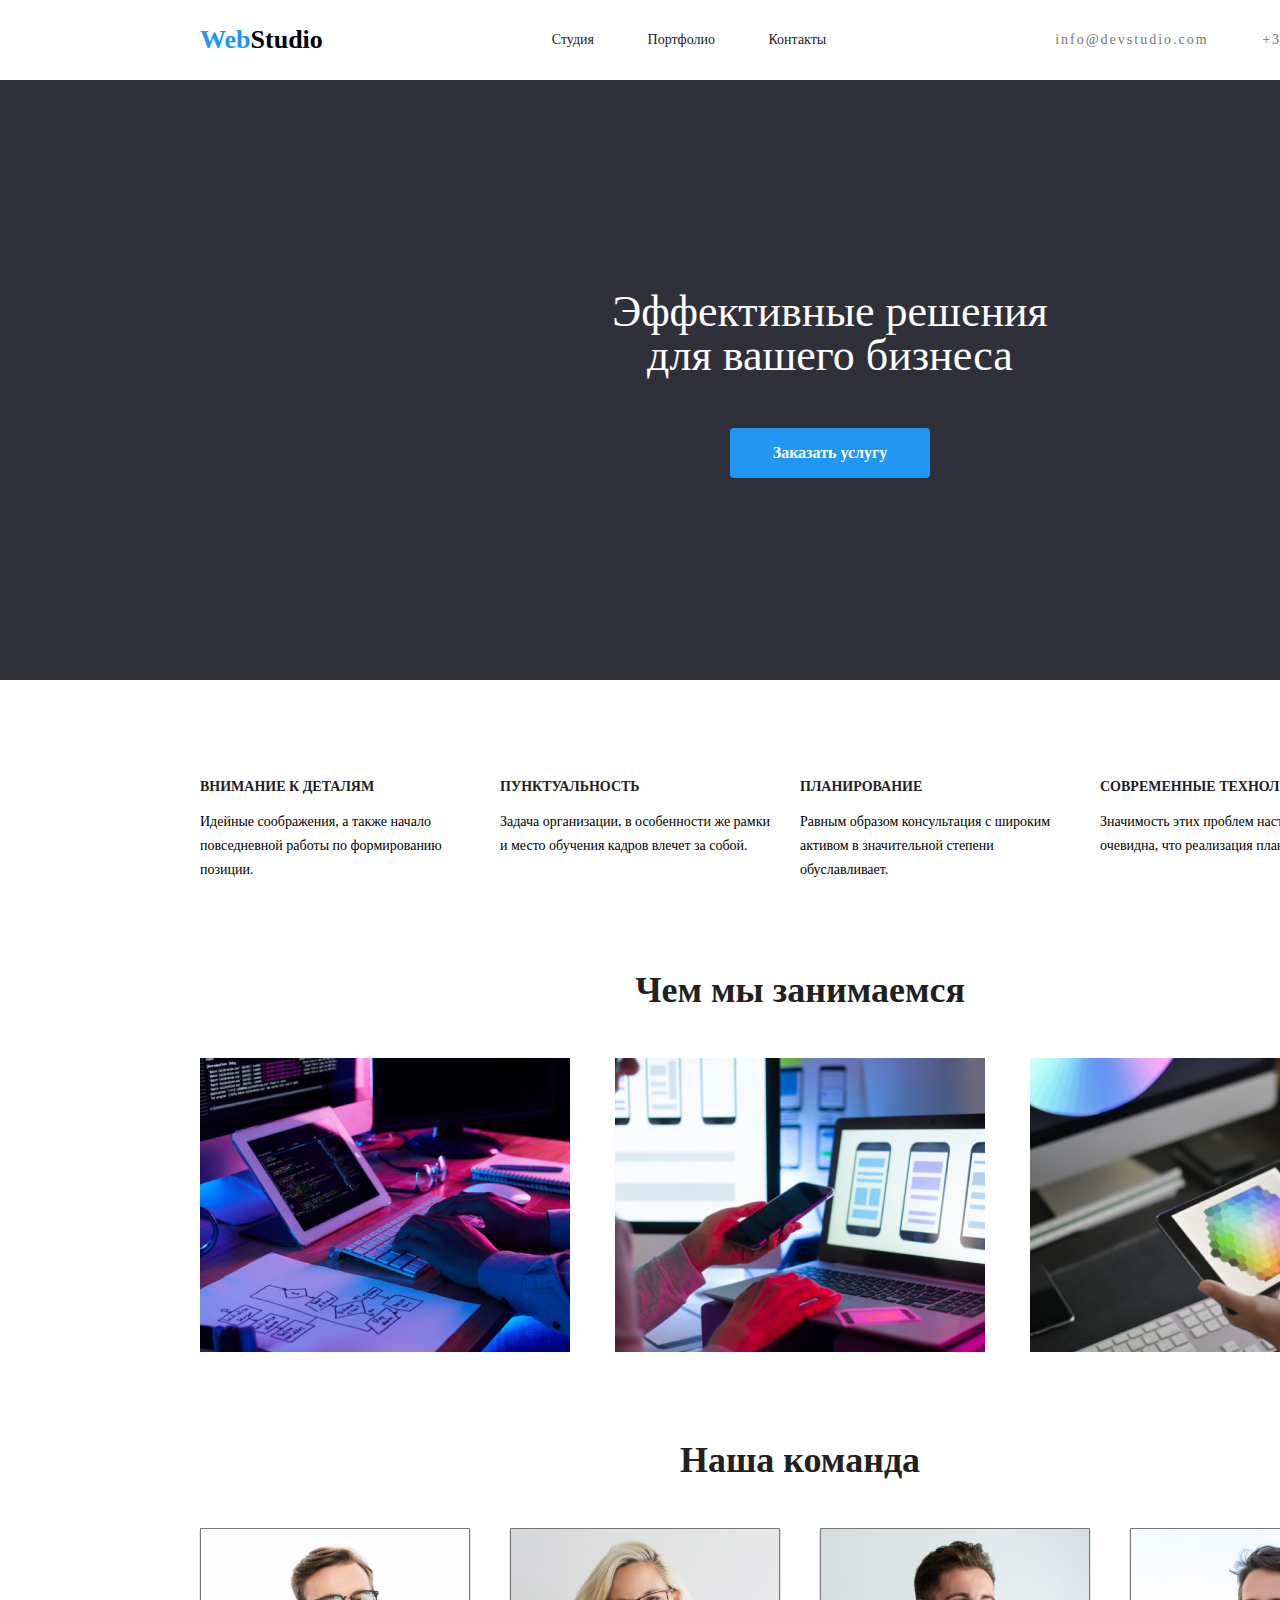
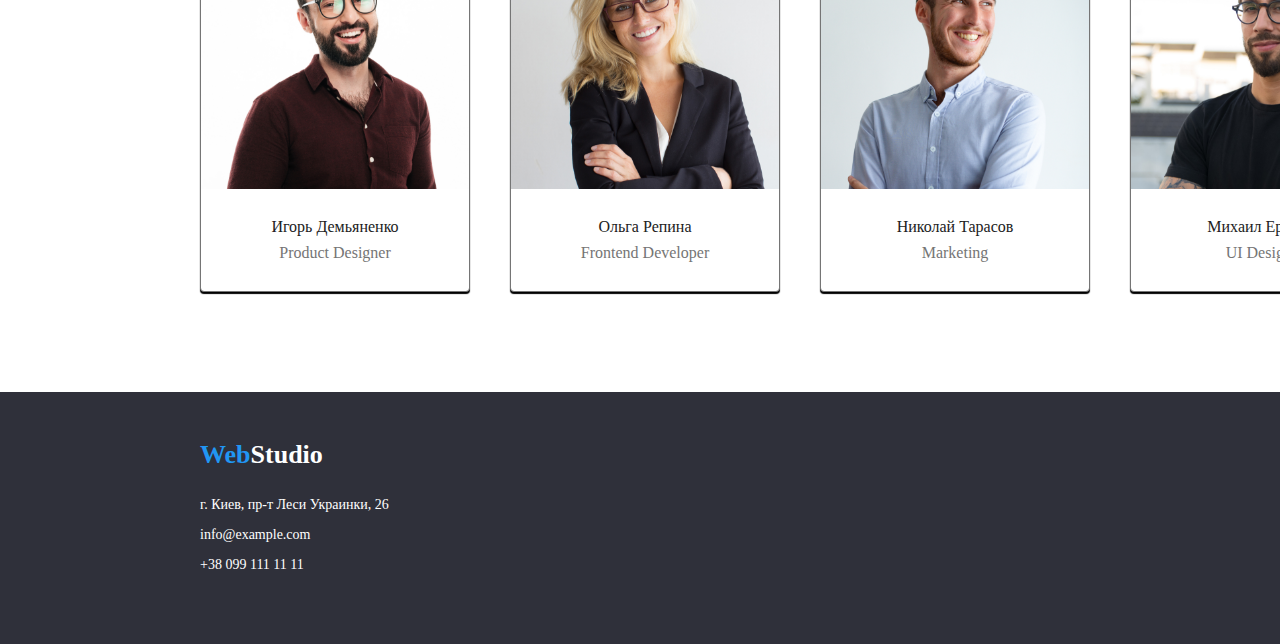
==== index.html @ 90e569a1 "webstudio" ====
<!DOCTYPE html>
<html lang="en">
<head>
    <meta charset="UTF-8">
    <meta name="viewport" content="width=device-width, initial-scale=1.0">
    <link rel="stylesheet" href="/css/style.css">
    <title>Document</title>
</head>
<body>
    <div class="container">
        <header class="header">
            <div class="header__logo"><span>Web</span>Studio</div>
                <div class="header__menu">
                    <nav class="menu__list menu__list_margin">
                        <a href="">Студия</a>
                        <a href="">Портфолио</a>
                        <a href="">Контакты</a>
                    </nav>
                </div>
                <div class="header__contacts">
                    <a href="">info@devstudio.com</a>
                    <a href="">+38 096 111 11 11</a>
                </div>   
        </header>
    </div>
    <main>
        <div class="title">
            <h1 class="title__text">Эффективные решения <br> для вашего бизнеса</h1>
            <button class="title__btn">Заказать услугу</button>
        </div>
        <div class="container">
            <section>
                <ul class="spesial__list">
                    <li class="spesial__item">
                        <div class="spesial__item--title">Внимание к деталям</div>
                        <p class="spesial__item--text">Идейные соображения, а также начало повседневной работы по формированию позиции.</p>
                    </li>
                    <li class="spesial__item">
                        <div class="spesial__item--title">Пунктуальность</div>
                        <p class="spesial__item--text">Задача организации, в особенности же рамки и место обучения кадров влечет за собой.</p>
                    </li>
                    <li class="spesial__item">
                        <div class="spesial__item--title">Планирование</div>
                        <p class="spesial__item--text">Равным образом консультация с широким активом в значительной степени обуславливает.</p>
                    </li>
                    <li class="spesial__item">
                        <div class="spesial__item--title">Современные технологии</div>
                        <p class="spesial__item--text">Значимость этих проблем настолько очевидна, что реализация плановых заданий.</p>
                    </li>
                </ul>
            </section>
            <section>
                <div class="bisnes">
                    <div class="bisness__title">Чем мы занимаемся</div>
                <ul class="bisnes__list">
                    <li class="bisnes__item">
                        <img src="./img/box 1.png" alt="">
                    </li>
                    <li class="bisnes__item">
                        <img src="./img/box 2.png" alt="">
                    </li>
                    <li class="bisnes__item">
                        <img src="./img/box 3.png" alt="">
                    </li>
                </ul>
                </div>
            </section>
            <section>
                <div class="team">
                    <div class="team__title">Наша команда</div>
                    <ul class="team__list">
                        <li class="team__item">
                            <img src="./img/card1.jpg" alt="">
                            <p class="card__name">Игорь Демьяненко</p>
                            <p class="card__title">Product Designer</p>
                        </li>
                        <li class="team__item">
                            <img src="./img/card2.jpg" alt="">
                            <p class="card__name">Ольга Репина</p>
                            <p class="card__title">Frontend Developer</p>
                        </li>
                        <li class="team__item">
                            <img src="./img/card3.jpg" alt="">
                            <p class="card__name">Николай Тарасов</p>
                            <p class="card__title">Marketing</p>
                        </li>
                        <li class="team__item">
                            <img src="./img/card4.jpg" alt="">
                            <p class="card__name">Михаил Ермаков</p>
                            <p class="card__title">UI Designer</p>
                        </li>
                    </ul>
                </div>
            </section>
        </div>
    </main>  
        <footer class="footer">
            <div class="container">
                <div class="footer__logo"><span>Web</span>Studio</div>
                <ul class="footer__addres--list">
                    <li class="footer__addres--item">г. Киев, пр-т Леси Украинки, 26</li>
                    <li class="footer__addres--item">info@example.com</li>
                    <li class="footer__addres--item">+38 099 111 11 11</li>
                </ul>
            </div>
        </footer>  
</body>
</html>
---- css/style.css ----
/*Обнуление*/
* {
    padding: 0;
    margin: 0;
    border: 0;
  }
  
  *, *:before, *:after {
    box-sizing: border-box;
  }
  
  :focus, :active {
    outline: none;
  }
  
  a:focus, a:active {
    outline: none;
  }
  
  nav, footer, header, aside {
    display: block;
  }
  
  html, body {
    height: 100%;
    width: 100%;
    font-size: 100%;
    line-height: 1;
    font-size: 14px;
    -ms-text-size-adjust: 100%;
    -moz-text-size-adjust: 100%;
    -webkit-text-size-adjust: 100%;
  }
  
  input, button, textarea {
    font-family: inherit;
  }
  
  input::-ms-clear {
    display: none;
  }
  
  button {
    cursor: pointer;
  }
  
  button::-moz-focus-inner {
    padding: 0;
    border: 0;
  }
  
  a, a:visited {
    text-decoration: none;
  }
  
  a:hover {
    text-decoration: none;
  }
  
  ul li {
    list-style: none;
  }
  
  img {
    vertical-align: top;
  }
  
  h1, h2, h3, h4, h5, h6 {
    font-size: inherit;
    font-weight: inherit;
  }

  /*Обнуление*/

body {
    width: 1600px;
}

.container{
    margin: 0px auto;
    width: 1200px;
}
.header {
    display: flex;
    align-items: center;
    height: 80px;
    justify-content: space-between;
}

.header__logo {
    font-size: 26px;
    font-weight: bold;
    color: #000000;
}

span {
    color: #2196F3;
}

.menu__list a{
    font-size: 14px;
    color: #212121;
    text-decoration: none;
}

.header a{
    margin-right: 50px;
}

.header a:last-child{
    margin-right: 0px;
}

.menu__list a:hover {
    color: #2196F3;
    cursor: pointer;
}

.header__contacts a{
    font-size: 14px;
    color: #757575;
    text-decoration: none;
    letter-spacing: 2px;
}

.header__contacts a:hover {
    color: #2196F3;
    cursor: pointer;
}

.title {
    width: 1660px;
    height: 600px;
    background-color: #2F303A;
    display: flex;
    flex-direction: column;
    align-items: center;
}

.title__text {
    font-size: 44px;
    color: #FFFFFF;
    text-align: center;
    padding-top: 210px;
    margin-bottom: 50px;
    
}

.title__btn {
    display: block;
    width: 200px;
    height: 50px;
    border-radius: 4px;
    background-color: #2196F3;
    border-radius: 4px;
    font-weight: bold;
    font-size: 16px;
    color: #FFFFFF;
}

.btn:hover {
    cursor: pointer;
}

.spesial__list {
    display: flex;
    justify-content: space-between;
    padding-top: 100px;
}

.spesial__item {
    width: 270px;
    margin-right: 30px;
    
}

.spesial__item--title {
    font-size: 14px;
    font-weight: bold;
    color: #212121;
    margin-bottom: 16px;
    text-transform: uppercase;
}

.spesial__item--text {
    font-size: 14px;
    line-height: 24px;
}

.bisnes {
    padding-top: 90px;
}

.bisness__title {
    font-size: 36px;
    font-weight: bold;
    color: #212121;
    text-align: center;
    margin-bottom: 50px;
}

.bisnes__list {
    display: flex;
    justify-content: space-between;
}

.bisnes__item {
    width: 370px;
    height: 294px;
}

.bisnes__item img{
    width: 100%;
    height: 100%;
}

.team__title{
    font-size: 36px;
    font-weight: bold;
    color: #212121;
    text-align: center;
    margin-bottom: 50px;
}

.team {
    padding-top: 90px;
    padding-bottom: 100px;
}

.team__list {
    display: flex;
    justify-content: space-between;
}

.team__item {
    width: 270px;
    background-color: #FFFFFF;
    border: 1px solid #757575;
    box-shadow: 0px 2px 1px #000000;
    border-bottom-right-radius: 4px;
    border-bottom-left-radius: 4px;
}

.team__item img{
    width: 100%;
    height: 260px;
    margin-bottom: 30px;
}

.card__name {
    font-size: 16px;
    color: #212121;
    text-align: center;
    margin-bottom: 10px;
}

.card__title {
    font-size: 16px;
    color: #757575;
    text-align: center;
    margin-bottom: 30px;
}

.footer {
    background-color: #2F303A;
    height: 252px;
    justify-content: space-between;
}

.footer__logo {
    font-size: 26px;
    font-weight: bold;
    color: #FFFFFF;
    padding: 50px 0 30px 0;
}

.footer__addres--item {
    padding-bottom: 16px;
    color: #FFFFFF;
}

.footer__addres--item:last-child {
    padding-bottom: 0px;
}
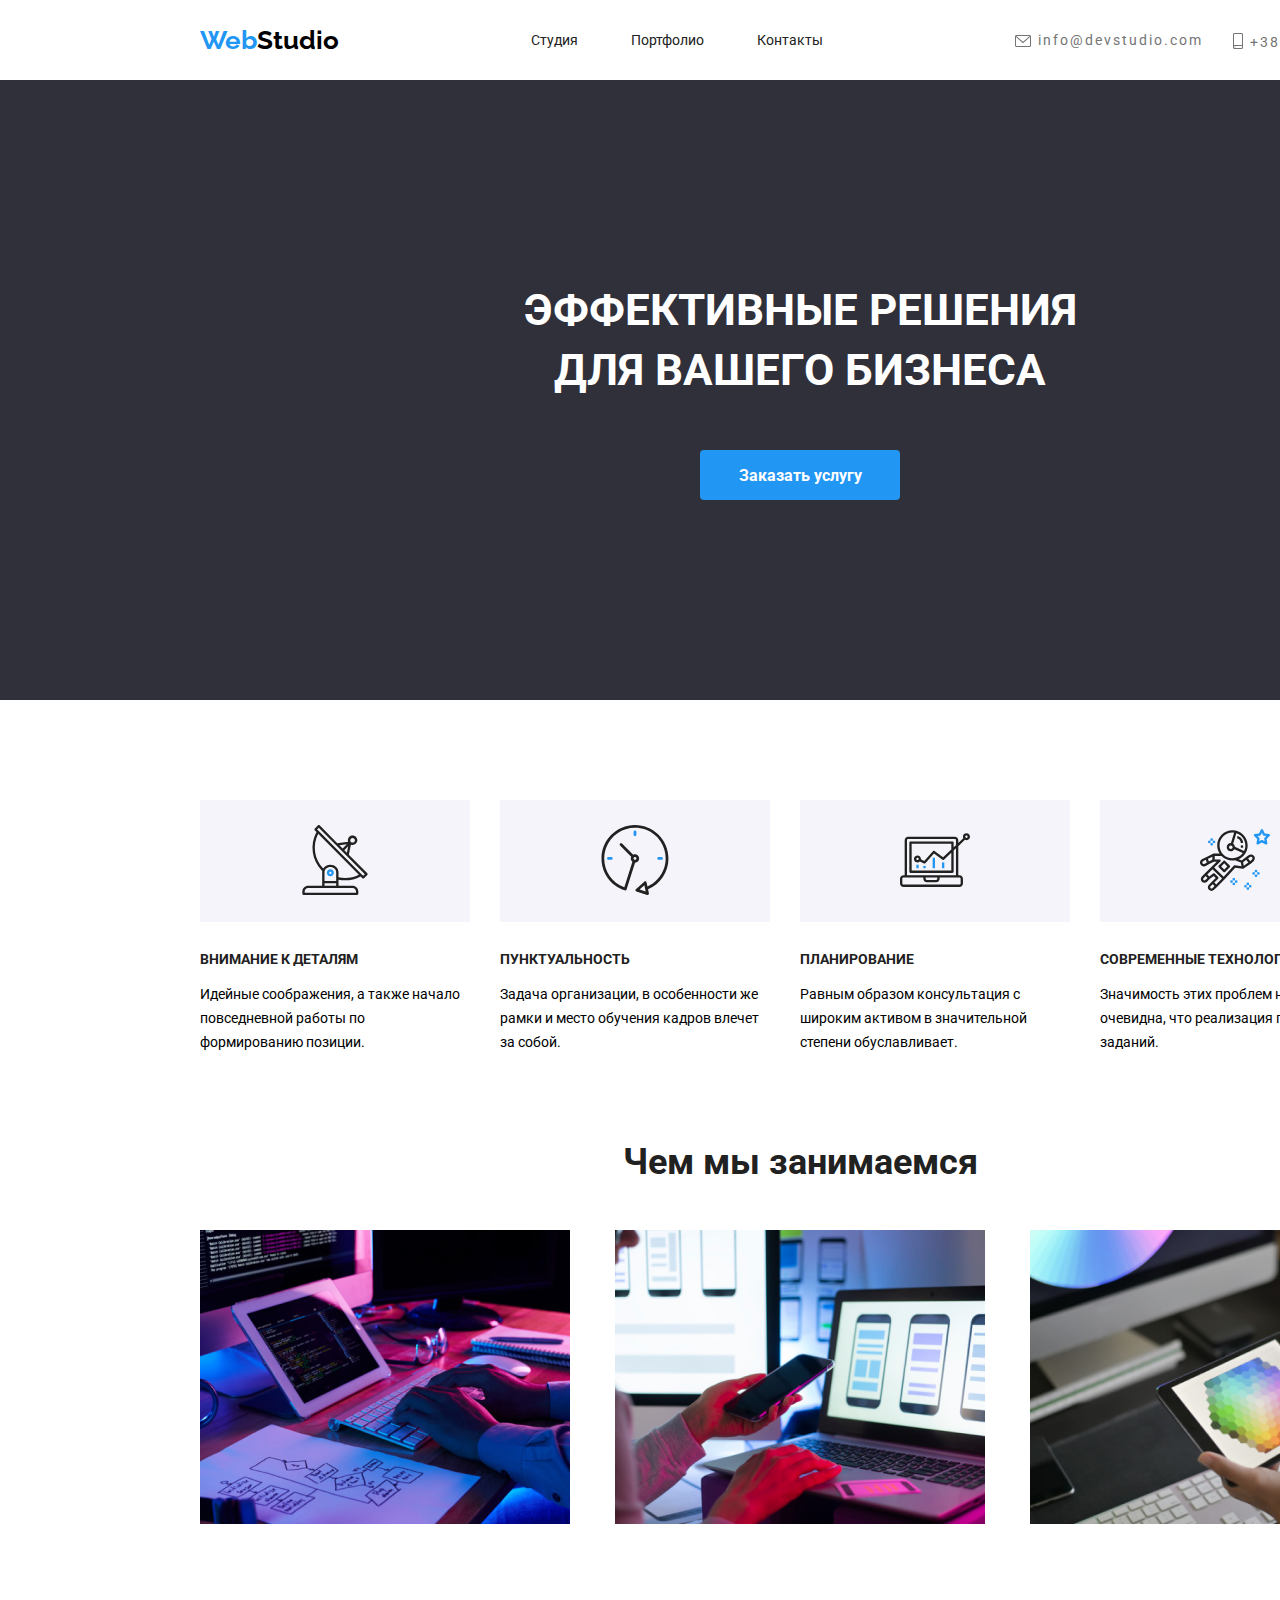
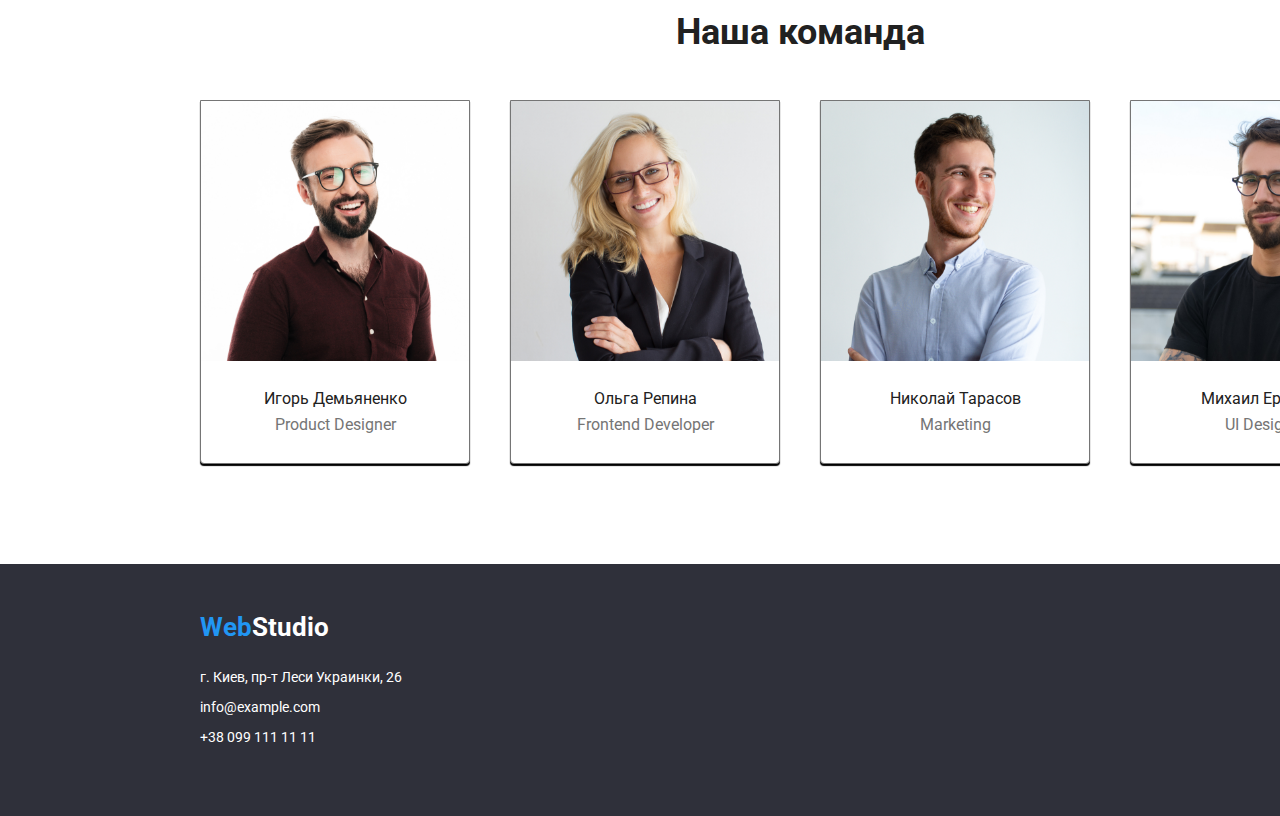
==== commit 896c4111: "webstudio" ====
--- a/index.html
+++ b/index.html
@@ -4,25 +4,29 @@
     <meta charset="UTF-8">
     <meta name="viewport" content="width=device-width, initial-scale=1.0">
     <link rel="stylesheet" href="/css/style.css">
-    <title>Document</title>
+    <title>Studio</title>
 </head>
 <body>
-    <div class="container">
-        <header class="header">
-            <div class="header__logo"><span>Web</span>Studio</div>
-                <div class="header__menu">
-                    <nav class="menu__list menu__list_margin">
-                        <a href="">Студия</a>
-                        <a href="">Портфолио</a>
-                        <a href="">Контакты</a>
-                    </nav>
-                </div>
-                <div class="header__contacts">
-                    <a href="">info@devstudio.com</a>
-                    <a href="">+38 096 111 11 11</a>
-                </div>   
-        </header>
-    </div>
+    <header class="header container">
+        <div class="header__logo">
+            <span>Web</span>Studio
+        </div>
+        <div class="header__menu">
+            <nav class="menu__list menu__list_margin">
+                <a href="./index.html">Студия</a>
+                <a href="./portfolio.html">Портфолио</a>
+                <a href="">Контакты</a>
+            </nav>
+        </div>
+        <div class="header__contacts">
+            <div class="header__contacts--style">
+                <a class="mail" href="">info@devstudio.com</a>
+            </div>    
+            <div class="header__contacts--style">
+                <a class="phone" href="">+38 096 111 11 11</a>
+            </div>               
+        </div>              
+    </header>
     <main>
         <div class="title">
             <h1 class="title__text">Эффективные решения <br> для вашего бизнеса</h1>
@@ -32,18 +36,30 @@
             <section>
                 <ul class="spesial__list">
                     <li class="spesial__item">
+                        <div class="spesial__icon">
+                            <svg><use href="./img/icon/icon.svg#antena"></use></svg>
+                        </div>
                         <div class="spesial__item--title">Внимание к деталям</div>
                         <p class="spesial__item--text">Идейные соображения, а также начало повседневной работы по формированию позиции.</p>
                     </li>
                     <li class="spesial__item">
+                        <div class="spesial__icon">
+                            <svg><use href="./img/icon/icon.svg#clock"></use></svg>
+                        </div>
                         <div class="spesial__item--title">Пунктуальность</div>
                         <p class="spesial__item--text">Задача организации, в особенности же рамки и место обучения кадров влечет за собой.</p>
                     </li>
                     <li class="spesial__item">
+                        <div class="spesial__icon">
+                            <svg><use href="./img/icon/icon.svg#diagram"></use></svg>
+                        </div>
                         <div class="spesial__item--title">Планирование</div>
                         <p class="spesial__item--text">Равным образом консультация с широким активом в значительной степени обуславливает.</p>
                     </li>
                     <li class="spesial__item">
+                        <div class="spesial__icon">
+                            <svg><use href="./img/icon/icon.svg#astro"></use></svg>
+                        </div>
                         <div class="spesial__item--title">Современные технологии</div>
                         <p class="spesial__item--text">Значимость этих проблем настолько очевидна, что реализация плановых заданий.</p>
                     </li>
@@ -93,16 +109,17 @@
                 </div>
             </section>
         </div>
-    </main>  
-        <footer class="footer">
-            <div class="container">
-                <div class="footer__logo"><span>Web</span>Studio</div>
-                <ul class="footer__addres--list">
-                    <li class="footer__addres--item">г. Киев, пр-т Леси Украинки, 26</li>
-                    <li class="footer__addres--item">info@example.com</li>
-                    <li class="footer__addres--item">+38 099 111 11 11</li>
-                </ul>
-            </div>
-        </footer>  
+    </main>
+    <footer class="footer">
+        <div class="container">
+            <div class="footer__logo"><span>Web</span>Studio</div>
+            <ul class="footer__addres--list">
+                <li class="footer__addres--item">г. Киев, пр-т Леси Украинки, 26</li>
+                <li class="footer__addres--item">info@example.com</li>
+                <li class="footer__addres--item">+38 099 111 11 11</li>
+            </ul>
+        </div>
+    </footer>   
+       
 </body>
 </html>--- a/css/style.css
+++ b/css/style.css
@@ -1,286 +1,371 @@
+@charset "UTF-8";
 /*Обнуление*/
+@import url("https://fonts.googleapis.com/css2?family=Raleway:ital,wght@0,100..900;1,100..900&family=Roboto:wght@400;500;700;900&display=swap");
 * {
-    padding: 0;
-    margin: 0;
-    border: 0;
-  }
-  
-  *, *:before, *:after {
-    box-sizing: border-box;
-  }
-  
-  :focus, :active {
-    outline: none;
-  }
-  
-  a:focus, a:active {
-    outline: none;
-  }
-  
-  nav, footer, header, aside {
-    display: block;
-  }
-  
-  html, body {
-    height: 100%;
-    width: 100%;
-    font-size: 100%;
-    line-height: 1;
-    font-size: 14px;
-    -ms-text-size-adjust: 100%;
-    -moz-text-size-adjust: 100%;
-    -webkit-text-size-adjust: 100%;
-  }
-  
-  input, button, textarea {
-    font-family: inherit;
-  }
-  
-  input::-ms-clear {
-    display: none;
-  }
-  
-  button {
-    cursor: pointer;
-  }
-  
-  button::-moz-focus-inner {
-    padding: 0;
-    border: 0;
-  }
-  
-  a, a:visited {
-    text-decoration: none;
-  }
-  
-  a:hover {
-    text-decoration: none;
-  }
-  
-  ul li {
-    list-style: none;
-  }
-  
-  img {
-    vertical-align: top;
-  }
-  
-  h1, h2, h3, h4, h5, h6 {
-    font-size: inherit;
-    font-weight: inherit;
-  }
-
-  /*Обнуление*/
-
+  padding: 0;
+  margin: 0;
+  border: 0;
+}
+
+*, *:before, *:after {
+  box-sizing: border-box;
+}
+
+:focus, :active {
+  outline: none;
+}
+
+a:focus, a:active {
+  outline: none;
+}
+
+nav, footer, header, aside {
+  display: block;
+}
+
+html, body {
+  height: 100%;
+  width: 100%;
+  font-size: 100%;
+  line-height: 1;
+  font-size: 14px;
+  -ms-text-size-adjust: 100%;
+  -moz-text-size-adjust: 100%;
+  -webkit-text-size-adjust: 100%;
+}
+
+input, button, textarea {
+  font-family: inherit;
+}
+
+input::-ms-clear {
+  display: none;
+}
+
+button {
+  cursor: pointer;
+}
+
+button::-moz-focus-inner {
+  padding: 0;
+  border: 0;
+}
+
+a, a:visited {
+  text-decoration: none;
+}
+
+a:hover {
+  text-decoration: none;
+}
+
+ul li {
+  list-style: none;
+}
+
+img {
+  vertical-align: top;
+}
+
+h1, h2, h3, h4, h5, h6 {
+  font-size: inherit;
+  font-weight: inherit;
+}
+
+/*--------------------*/
 body {
-    width: 1600px;
-}
-
-.container{
-    margin: 0px auto;
-    width: 1200px;
-}
+  width: 1600px;
+  font-family: "Roboto";
+}
+
+.container {
+  margin: 0px auto;
+  width: 1200px;
+}
+
 .header {
-    display: flex;
-    align-items: center;
-    height: 80px;
-    justify-content: space-between;
+  display: flex;
+  align-items: center;
+  height: 80px;
+  justify-content: space-between;
 }
 
 .header__logo {
-    font-size: 26px;
-    font-weight: bold;
-    color: #000000;
+  font-size: 26px;
+  font-weight: bold;
+  font-family: "Raleway";
+  color: #000000;
 }
 
 span {
-    color: #2196F3;
-}
-
-.menu__list a{
-    font-size: 14px;
-    color: #212121;
-    text-decoration: none;
-}
-
-.header a{
-    margin-right: 50px;
-}
-
-.header a:last-child{
-    margin-right: 0px;
+  color: #2196F3;
+}
+
+.menu__list a {
+  font-size: 14px;
+  color: #212121;
+  text-decoration: none;
+}
+
+.header a {
+  margin-right: 50px;
+}
+
+.header a:last-child {
+  margin-right: 0px;
 }
 
 .menu__list a:hover {
-    color: #2196F3;
-    cursor: pointer;
-}
-
-.header__contacts a{
-    font-size: 14px;
-    color: #757575;
-    text-decoration: none;
-    letter-spacing: 2px;
-}
-
-.header__contacts a:hover {
-    color: #2196F3;
-    cursor: pointer;
+  color: #2196F3;
+  cursor: pointer;
+}
+
+.header__contacts {
+  display: flex;
+  gap: 0 30px;
+}
+
+.header__contacts a {
+  font-size: 14px;
+  color: #757575;
+  text-decoration: none;
+  letter-spacing: 2px;
+}
+
+.header__contacts--style {
+  display: flex;
+  align-items: center;
+}
+
+.mail::before {
+  content: url("../img/icon/envelope.svg");
+  padding-right: 7px;
+  position: relative;
+  top: 2px;
+}
+
+.phone::before {
+  content: url("../img/icon/smartphone.svg");
+  padding-right: 7px;
+  position: relative;
+  top: 2px;
 }
 
 .title {
-    width: 1660px;
-    height: 600px;
-    background-color: #2F303A;
-    display: flex;
-    flex-direction: column;
-    align-items: center;
+  padding: 200px 0;
+  background-color: #2F303A;
+  display: flex;
+  flex-direction: column;
+  align-items: center;
 }
 
 .title__text {
-    font-size: 44px;
-    color: #FFFFFF;
-    text-align: center;
-    padding-top: 210px;
-    margin-bottom: 50px;
-    
+  font-size: 44px;
+  line-height: 60px;
+  font-weight: bold;
+  color: #FFFFFF;
+  text-align: center;
+  margin-bottom: 50px;
+  text-transform: uppercase;
 }
 
 .title__btn {
-    display: block;
-    width: 200px;
-    height: 50px;
-    border-radius: 4px;
-    background-color: #2196F3;
-    border-radius: 4px;
-    font-weight: bold;
-    font-size: 16px;
-    color: #FFFFFF;
+  display: block;
+  width: 200px;
+  height: 50px;
+  border-radius: 4px;
+  background-color: #2196F3;
+  border-radius: 4px;
+  font-weight: bold;
+  font-size: 16px;
+  color: #FFFFFF;
 }
 
 .btn:hover {
-    cursor: pointer;
+  cursor: pointer;
 }
 
 .spesial__list {
-    display: flex;
-    justify-content: space-between;
-    padding-top: 100px;
+  display: flex;
+  justify-content: space-between;
+  padding-top: 100px;
 }
 
 .spesial__item {
-    width: 270px;
-    margin-right: 30px;
-    
+  width: 270px;
+  margin-right: 30px;
+}
+
+.spesial__icon {
+  width: inherit;
+  background: #F5F4FA;
+  padding: 25px 100px;
+  margin-bottom: 30px;
+}
+
+.spesial__icon svg {
+  width: 70px;
+  height: 70px;
 }
 
 .spesial__item--title {
-    font-size: 14px;
-    font-weight: bold;
-    color: #212121;
-    margin-bottom: 16px;
-    text-transform: uppercase;
+  font-size: 14px;
+  font-weight: bold;
+  color: #212121;
+  margin-bottom: 16px;
+  text-transform: uppercase;
 }
 
 .spesial__item--text {
-    font-size: 14px;
-    line-height: 24px;
+  font-size: 14px;
+  line-height: 24px;
 }
 
 .bisnes {
-    padding-top: 90px;
+  padding-top: 90px;
 }
 
 .bisness__title {
-    font-size: 36px;
-    font-weight: bold;
-    color: #212121;
-    text-align: center;
-    margin-bottom: 50px;
+  font-size: 36px;
+  font-weight: bold;
+  color: #212121;
+  text-align: center;
+  margin-bottom: 50px;
 }
 
 .bisnes__list {
-    display: flex;
-    justify-content: space-between;
+  display: flex;
+  justify-content: space-between;
 }
 
 .bisnes__item {
-    width: 370px;
-    height: 294px;
-}
-
-.bisnes__item img{
-    width: 100%;
-    height: 100%;
-}
-
-.team__title{
-    font-size: 36px;
-    font-weight: bold;
-    color: #212121;
-    text-align: center;
-    margin-bottom: 50px;
+  width: 370px;
+  height: 294px;
+}
+
+.bisnes__item img {
+  width: 100%;
+  height: 100%;
+}
+
+.team__title {
+  font-size: 36px;
+  font-weight: bold;
+  color: #212121;
+  text-align: center;
+  margin-bottom: 50px;
 }
 
 .team {
-    padding-top: 90px;
-    padding-bottom: 100px;
+  padding-top: 90px;
+  padding-bottom: 100px;
 }
 
 .team__list {
-    display: flex;
-    justify-content: space-between;
+  display: flex;
+  justify-content: space-between;
 }
 
 .team__item {
-    width: 270px;
-    background-color: #FFFFFF;
-    border: 1px solid #757575;
-    box-shadow: 0px 2px 1px #000000;
-    border-bottom-right-radius: 4px;
-    border-bottom-left-radius: 4px;
-}
-
-.team__item img{
-    width: 100%;
-    height: 260px;
-    margin-bottom: 30px;
+  width: 270px;
+  background-color: #FFFFFF;
+  border: 1px solid #757575;
+  box-shadow: 0px 2px 1px #000000;
+  border-bottom-right-radius: 4px;
+  border-bottom-left-radius: 4px;
+}
+
+.team__item img {
+  width: 100%;
+  height: 260px;
+  margin-bottom: 30px;
 }
 
 .card__name {
-    font-size: 16px;
-    color: #212121;
-    text-align: center;
-    margin-bottom: 10px;
+  font-size: 16px;
+  color: #212121;
+  text-align: center;
+  margin-bottom: 10px;
 }
 
 .card__title {
-    font-size: 16px;
-    color: #757575;
-    text-align: center;
-    margin-bottom: 30px;
+  font-size: 16px;
+  color: #757575;
+  text-align: center;
+  margin-bottom: 30px;
 }
 
 .footer {
-    background-color: #2F303A;
-    height: 252px;
-    justify-content: space-between;
+  background-color: #2F303A;
+  height: 252px;
+  justify-content: space-between;
 }
 
 .footer__logo {
-    font-size: 26px;
-    font-weight: bold;
-    color: #FFFFFF;
-    padding: 50px 0 30px 0;
+  font-size: 26px;
+  font-weight: bold;
+  color: #FFFFFF;
+  padding: 50px 0 30px 0;
 }
 
 .footer__addres--item {
-    padding-bottom: 16px;
-    color: #FFFFFF;
+  padding-bottom: 16px;
+  color: #FFFFFF;
 }
 
 .footer__addres--item:last-child {
-    padding-bottom: 0px;
-}
-
-
+  padding-bottom: 0px;
+}
+
+.menu {
+  margin: 95px 0 50px 0;
+  display: flex;
+  justify-content: center;
+}
+
+.menu__item {
+  display: inline-block;
+  margin-right: 10px;
+}
+
+.menu__button {
+  padding: 13px 22px;
+  background-color: #EEEEEE;
+  color: #212121;
+  font-size: 16px;
+  border-radius: 4px;
+}
+
+.menu__button:hover {
+  background-color: #2196F3;
+  color: #FFFFFF;
+}
+
+.filter__list {
+  display: flex;
+  flex-wrap: wrap;
+  gap: 0 30px;
+  margin-bottom: 95px;
+}
+
+.filter__item {
+  width: 370px;
+}
+
+.filter__item img {
+  width: 100%;
+  height: 294px;
+}
+
+.filter__item--title {
+  color: #212121;
+  font-size: 18px;
+  font-weight: bold;
+  margin: 30px 0px 21px 0px;
+}
+
+.filter__item--project {
+  color: #757575;
+  font-size: 16px;
+  margin-bottom: 28px;
+}/*# sourceMappingURL=style.css.map */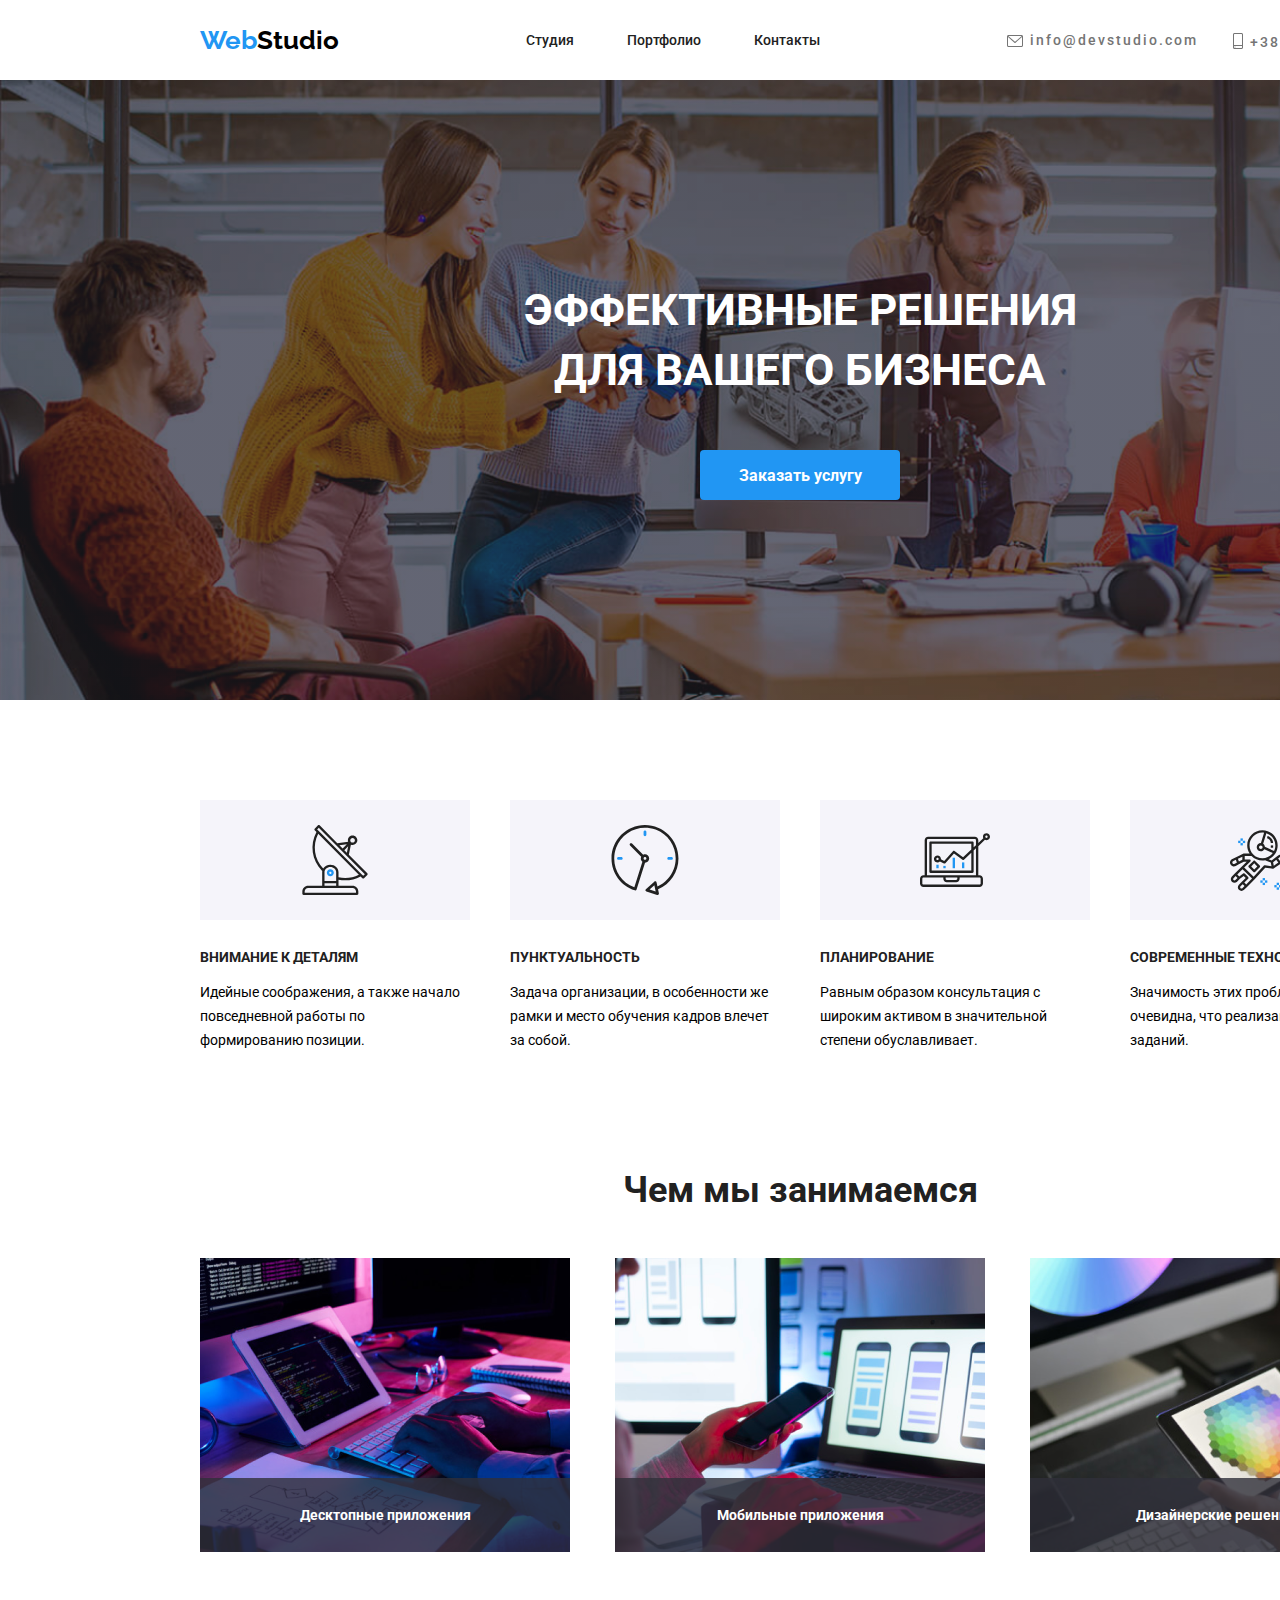
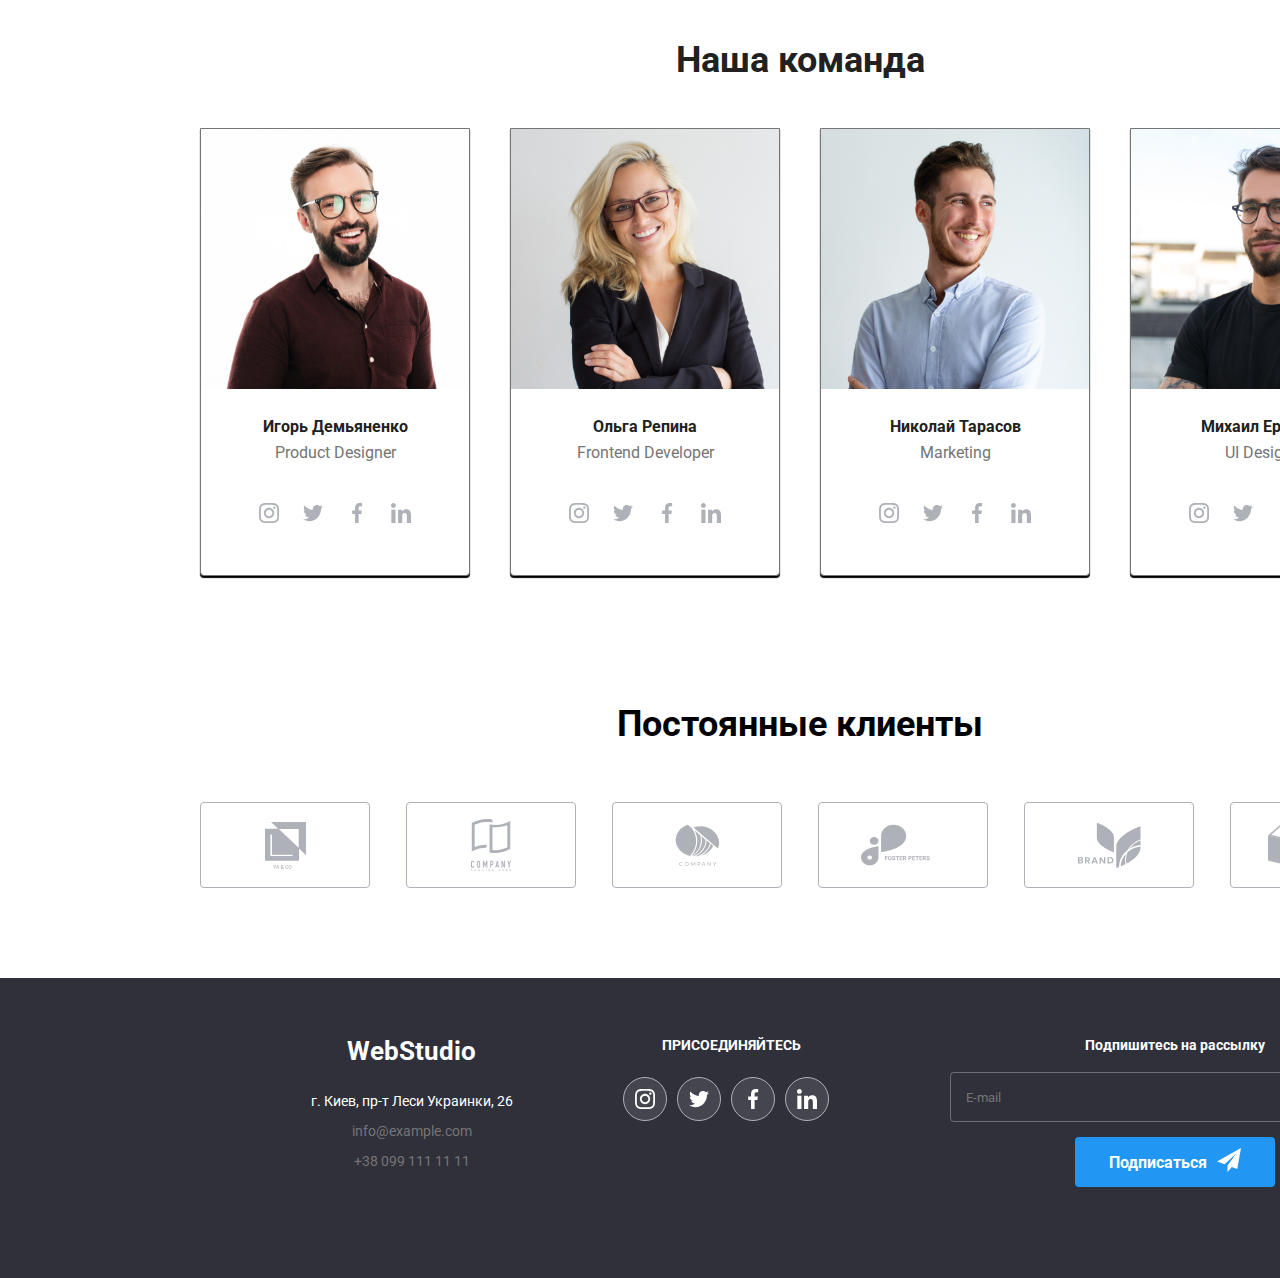
==== commit 31a6d00e: "webstudio" ====
--- a/index.html
+++ b/index.html
@@ -1,125 +1,331 @@
-<!DOCTYPE html>
-<html lang="en">
-<head>
-    <meta charset="UTF-8">
-    <meta name="viewport" content="width=device-width, initial-scale=1.0">
-    <link rel="stylesheet" href="/css/style.css">
-    <title>Studio</title>
-</head>
-<body>
-    <header class="header container">
-        <div class="header__logo">
-            <span>Web</span>Studio
-        </div>
-        <div class="header__menu">
-            <nav class="menu__list menu__list_margin">
-                <a href="./index.html">Студия</a>
-                <a href="./portfolio.html">Портфолио</a>
-                <a href="">Контакты</a>
-            </nav>
-        </div>
-        <div class="header__contacts">
-            <div class="header__contacts--style">
-                <a class="mail" href="">info@devstudio.com</a>
-            </div>    
-            <div class="header__contacts--style">
-                <a class="phone" href="">+38 096 111 11 11</a>
-            </div>               
-        </div>              
-    </header>
-    <main>
-        <div class="title">
-            <h1 class="title__text">Эффективные решения <br> для вашего бизнеса</h1>
-            <button class="title__btn">Заказать услугу</button>
-        </div>
-        <div class="container">
-            <section>
-                <ul class="spesial__list">
-                    <li class="spesial__item">
-                        <div class="spesial__icon">
-                            <svg><use href="./img/icon/icon.svg#antena"></use></svg>
-                        </div>
-                        <div class="spesial__item--title">Внимание к деталям</div>
-                        <p class="spesial__item--text">Идейные соображения, а также начало повседневной работы по формированию позиции.</p>
-                    </li>
-                    <li class="spesial__item">
-                        <div class="spesial__icon">
-                            <svg><use href="./img/icon/icon.svg#clock"></use></svg>
-                        </div>
-                        <div class="spesial__item--title">Пунктуальность</div>
-                        <p class="spesial__item--text">Задача организации, в особенности же рамки и место обучения кадров влечет за собой.</p>
-                    </li>
-                    <li class="spesial__item">
-                        <div class="spesial__icon">
-                            <svg><use href="./img/icon/icon.svg#diagram"></use></svg>
-                        </div>
-                        <div class="spesial__item--title">Планирование</div>
-                        <p class="spesial__item--text">Равным образом консультация с широким активом в значительной степени обуславливает.</p>
-                    </li>
-                    <li class="spesial__item">
-                        <div class="spesial__icon">
-                            <svg><use href="./img/icon/icon.svg#astro"></use></svg>
-                        </div>
-                        <div class="spesial__item--title">Современные технологии</div>
-                        <p class="spesial__item--text">Значимость этих проблем настолько очевидна, что реализация плановых заданий.</p>
-                    </li>
-                </ul>
-            </section>
-            <section>
-                <div class="bisnes">
-                    <div class="bisness__title">Чем мы занимаемся</div>
-                <ul class="bisnes__list">
-                    <li class="bisnes__item">
-                        <img src="./img/box 1.png" alt="">
-                    </li>
-                    <li class="bisnes__item">
-                        <img src="./img/box 2.png" alt="">
-                    </li>
-                    <li class="bisnes__item">
-                        <img src="./img/box 3.png" alt="">
-                    </li>
-                </ul>
-                </div>
-            </section>
-            <section>
-                <div class="team">
-                    <div class="team__title">Наша команда</div>
-                    <ul class="team__list">
-                        <li class="team__item">
-                            <img src="./img/card1.jpg" alt="">
-                            <p class="card__name">Игорь Демьяненко</p>
-                            <p class="card__title">Product Designer</p>
-                        </li>
-                        <li class="team__item">
-                            <img src="./img/card2.jpg" alt="">
-                            <p class="card__name">Ольга Репина</p>
-                            <p class="card__title">Frontend Developer</p>
-                        </li>
-                        <li class="team__item">
-                            <img src="./img/card3.jpg" alt="">
-                            <p class="card__name">Николай Тарасов</p>
-                            <p class="card__title">Marketing</p>
-                        </li>
-                        <li class="team__item">
-                            <img src="./img/card4.jpg" alt="">
-                            <p class="card__name">Михаил Ермаков</p>
-                            <p class="card__title">UI Designer</p>
-                        </li>
-                    </ul>
-                </div>
-            </section>
-        </div>
-    </main>
-    <footer class="footer">
-        <div class="container">
-            <div class="footer__logo"><span>Web</span>Studio</div>
-            <ul class="footer__addres--list">
-                <li class="footer__addres--item">г. Киев, пр-т Леси Украинки, 26</li>
-                <li class="footer__addres--item">info@example.com</li>
-                <li class="footer__addres--item">+38 099 111 11 11</li>
-            </ul>
-        </div>
-    </footer>   
-       
-</body>
+<!DOCTYPE html>
+<html lang="en">
+<head>
+    <meta charset="UTF-8">
+    <meta name="viewport" content="width=device-width, initial-scale=1.0">
+    <link rel="stylesheet" href="/css/style.css">
+    <title>Studio</title>
+</head>
+<body>
+    <header class="header container">
+        <div class="header__logo">
+            <span>Web</span>Studio
+        </div>
+        <div class="header__menu">
+            <nav class="menu__list">
+                <a href="./index.html">Студия</a>
+                <a href="./portfolio.html">Портфолио</a>
+                <a href="">Контакты</a>
+            </nav>
+        </div>
+        <div class="header__contacts">
+            <div class="header__contacts--style">
+                <a class="mail" href="">info@devstudio.com</a>
+            </div>    
+            <div class="header__contacts--style">
+                <a class="phone" href="">+38 096 111 11 11</a>
+            </div>               
+        </div>    
+        <div mobile-burger-menu-open class="mobile-burger-menu">
+            <img src="./img/menu_24px.png" alt="">
+        </div>
+        <div mobile-burger-menu class="backdrop is-hidden">
+            <div class="mobile-burger-menu__modal">
+                <div class="mobile-burger-menu__body">
+                    <div class="mobile-burger-menu">
+                        <nav class="mobile-burger-menu__menu--list">
+                            <a href="./index.html">Студия</a>
+                            <a href="./portfolio.html">Портфолио</a>
+                            <a href="">Контакты</a>
+                        </nav>
+                    </div>
+                    <div class="mobile-burger-menu__contacts">
+                        <div class="mobile-burger-menu__contacts--mail">
+                            <a href="">info@devstudio.com</a>
+                        </div>    
+                        <div class="mobile-burger-menu__contacts--phone">
+                            <a href="">+38 096 111 11 11</a>
+                        </div>               
+                    </div> 
+                    <div class="mobile-burger-menu__social">
+                        <ul class="mobile-burger-menu__social--list">
+                            <li class="mobile-burger-menu__social--item">
+                                <a href="">Instagram</a>
+                            </li>
+                            <li class="mobile-burger-menu__social--item">
+                                <a href="">Twitter</a>
+                            </li>
+                            <li class="mobile-burger-menu__social--item">
+                                <a href="">Facebook</a>
+                            </li>
+                            <li class="mobile-burger-menu__social--item">
+                                <a href="">LinkedIn</a>
+                            </li>
+                        </ul>
+                    </div>
+                    <button mobile-burger-menu-open-close class="modal_btn">
+                        <img src="./img/icon/close-black.svg" alt="">
+                    </button>
+                </div>
+            </div>
+        </div>     
+    </header>
+    <main>
+        <div class="title">
+            <h1 class="title__text">Эффективные решения <br> для вашего бизнеса</h1>
+            <button data-modal-open class="title__btn">Заказать услугу</button>
+            <div data-modal class="backdrop is-hidden">
+                <div class="modal">
+                    <div class="modal__body">
+                        <p class="modal_title">Оставьте свои данные, мы вам перезвоним</p>
+                        <form action="form">
+                            <label class="form__label" for="input_name">
+                                Имя
+                            </label>
+                            <div class="form__input">
+                                <svg>
+                                    <use href="./img/icon/icon.svg#person"></svg>
+                                </svg>
+                                <input type="text" id="input_name">
+                            </div>
+                            <label class="form__label" for="input_phone">
+                                Телефон
+                            </label>
+                            <div class="form__input">
+                                <svg>
+                                    <use href="./img/icon/icon.svg#phone"></svg>
+                                </svg>
+                                <input type="text" id="input_phone">
+                            </div>
+                            <label class="form__label" for="input_mail">
+                                Почта
+                            </label>
+                            <div class="form__input">
+                                <svg>
+                                    <use href="./img/icon/icon.svg#mail"></svg>
+                                </svg>
+                                <input type="text" id="input_mail">
+                            </div>
+                            <label class="form__label" for="input_comm">
+                                Комментарий
+                            </label>
+                            <textarea class="form__input textarea" rows="10" name="" id="input_comm" placeholder="Введите текст"></textarea>
+                            <div class="form__polici">
+                                <input type="checkbox">
+                                <p>Соглашаюсь с рассылкой и принимаю <a href="#">Условия договора</a></p>
+                            </div>
+                            <input class="form__submit-btn" type="submit" value="Отправить">
+                            
+                        </form>
+                        <button data-modal-close class="modal_btn">
+                            <img src="./img/icon/close-black.svg" alt="">
+                        </button>
+                    </div>
+                </div>
+            </div>
+        </div>
+        <div class="container">
+            <section>
+                <ul class="spesial__list">
+                    <li class="spesial__item">
+                        <div class="spesial__icon">
+                            <svg><use href="./img/icon/icon.svg#antena"></use></svg>
+                        </div>
+                        <div class="spesial__item--title">Внимание к деталям</div>
+                        <p class="spesial__item--text">Идейные соображения, а также начало повседневной работы по формированию позиции.</p>
+                    </li>
+                    <li class="spesial__item">
+                        <div class="spesial__icon">
+                            <svg><use href="./img/icon/icon.svg#clock"></use></svg>
+                        </div>
+                        <div class="spesial__item--title">Пунктуальность</div>
+                        <p class="spesial__item--text">Задача организации, в особенности же рамки и место обучения кадров влечет за собой.</p>
+                    </li>
+                    <li class="spesial__item">
+                        <div class="spesial__icon">
+                            <svg><use href="./img/icon/icon.svg#diagram"></use></svg>
+                        </div>
+                        <div class="spesial__item--title">Планирование</div>
+                        <p class="spesial__item--text">Равным образом консультация с широким активом в значительной степени обуславливает.</p>
+                    </li>
+                    <li class="spesial__item">
+                        <div class="spesial__icon">
+                            <svg><use href="./img/icon/icon.svg#astro"></use></svg>
+                        </div>
+                        <div class="spesial__item--title">Современные технологии</div>
+                        <p class="spesial__item--text">Значимость этих проблем настолько очевидна, что реализация плановых заданий.</p>
+                    </li>
+                </ul>
+            </section>
+            <section>
+                <div class="bisnes">
+                    <div class="bisness__title">Чем мы занимаемся</div>
+                <ul class="bisnes__list">
+                    <li class="bisnes__item">
+                        <img src="./img/box 1.png" alt="">
+                        <div class="bisnes__item--name">Десктопные приложения</div>
+                    </li>
+                    <li class="bisnes__item">
+                        <img src="./img/box 2.png" alt="">
+                        <div class="bisnes__item--name">Мобильные приложения</div>
+                    </li>
+                    <li class="bisnes__item">
+                        <img src="./img/box 3.png" alt="">
+                        <div class="bisnes__item--name">Дизайнерские решения</div>
+                    </li>
+                </ul>
+                </div>
+            </section>
+            <section>
+                <div class="team">
+                    <div class="team__title">Наша команда</div>
+                    <ul class="team__list">
+                        <li class="team__item">
+                            <img src="./img/card1.jpg" alt="">
+                            <p class="card__name">Игорь Демьяненко</p>
+                            <p class="card__title">Product Designer</p>
+                            <div class="team__item--social">
+                                <div class="team__item--social__icon">
+                                    <svg><use href="./img/icon/icon.svg#insta"></use></svg>
+                                </div>
+                                <div class="team__item--social__icon">
+                                    <svg><use href="./img/icon/icon.svg#twitter"></use></svg>
+                                </div>
+                                <div class="team__item--social__icon">
+                                    <svg><use href="./img/icon/icon.svg#facebook"></use></svg>
+                                </div>
+                                <div class="team__item--social__icon">
+                                    <svg><use href="./img/icon/icon.svg#linkedin"></use></svg>
+                                </div>
+                            </div>
+                        </li>
+                        <li class="team__item">
+                            <img src="./img/card2.jpg" alt="">
+                            <p class="card__name">Ольга Репина</p>
+                            <p class="card__title">Frontend Developer</p>
+                            <div class="team__item--social">
+                                <div class="team__item--social__icon">
+                                    <svg><use href="./img/icon/icon.svg#insta"></use></svg>
+                                </div>
+                                <div class="team__item--social__icon">
+                                    <svg><use href="./img/icon/icon.svg#twitter"></use></svg>
+                                </div>
+                                <div class="team__item--social__icon">
+                                    <svg><use href="./img/icon/icon.svg#facebook"></use></svg>
+                                </div>
+                                <div class="team__item--social__icon">
+                                    <svg><use href="./img/icon/icon.svg#linkedin"></use></svg>
+                                </div>
+                            </div>
+                        </li>
+                        <li class="team__item">
+                            <img src="./img/card3.jpg" alt="">
+                            <p class="card__name">Николай Тарасов</p>
+                            <p class="card__title">Marketing</p>
+                            <div class="team__item--social">
+                                <div class="team__item--social__icon">
+                                    <svg><use href="./img/icon/icon.svg#insta"></use></svg>
+                                </div>
+                                <div class="team__item--social__icon">
+                                    <svg><use href="./img/icon/icon.svg#twitter"></use></svg>
+                                </div>
+                                <div class="team__item--social__icon">
+                                    <svg><use href="./img/icon/icon.svg#facebook"></use></svg>
+                                </div>
+                                <div class="team__item--social__icon">
+                                    <svg><use href="./img/icon/icon.svg#linkedin"></use></svg>
+                                </div>
+                            </div>
+                        </li>
+                        <li class="team__item">
+                            <img src="./img/card4.jpg" alt="">
+                            <p class="card__name">Михаил Ермаков</p>
+                            <p class="card__title">UI Designer</p>
+                            <div class="team__item--social">
+                                <div class="team__item--social__icon">
+                                    <svg><use href="./img/icon/icon.svg#insta"></use></svg>
+                                </div>
+                                <div class="team__item--social__icon">
+                                    <svg><use href="./img/icon/icon.svg#twitter"></use></svg>
+                                </div>
+                                <div class="team__item--social__icon">
+                                    <svg><use href="./img/icon/icon.svg#facebook"></use></svg>
+                                </div>
+                                <div class="team__item--social__icon">
+                                    <svg><use href="./img/icon/icon.svg#linkedin"></use></svg>
+                                </div>
+                            </div>
+                        </li>
+                    </ul>
+                </div>
+            </section>
+            <section>
+                <div class="client">
+                    <div class="client__title">Постоянные клиенты</div>
+                    <ul class="client__list">
+                        <li class="client__item">
+                            <img src="./img/client/client1.svg" alt="">
+                        </li>
+                        <li class="client__item">
+                            <img src="./img/client/client2.svg" alt="">
+                        </li>
+                        <li class="client__item">
+                            <img src="./img/client/client3.svg" alt="">
+                        </li>
+                        <li class="client__item">
+                            <img src="./img/client/client4.svg" alt="">
+                        </li>
+                        <li class="client__item">
+                            <img src="./img/client/client5.svg" alt="">
+                        </li>
+                        <li class="client__item">
+                            <img src="./img/client/client6.svg" alt="">
+                        </li>
+                    </ul>
+                </div>
+            </section>
+        </div>
+    </main>
+    <footer class="footer">
+        <div class="container">
+            <div class="footer__container">
+                <div class="footer__container--block">
+                    <div class="footer__contact">
+                        <div class="footer__logo"><span>Web</span>Studio</div>
+                        <ul class="footer__addres--list">
+                            <li class="footer__addres--item">г. Киев, пр-т Леси Украинки, 26</li>
+                            <li class="footer__addres--item">info@example.com</li>
+                            <li class="footer__addres--item">+38 099 111 11 11</li>
+                        </ul>
+                    </div>
+                    <div class="team__item--social team__item--social--footer">
+                        <p class="team__item--social--title">присоединяйтесь</p>
+                        <div class="team__item--social--block">
+                            <div class="team__item--social__icon team__item--social__icon--footer">
+                                <svg><use href="./img/icon/icon.svg#insta"></use></svg>
+                            </div>
+                            <div class="team__item--social__icon team__item--social__icon--footer">
+                                <svg><use href="./img/icon/icon.svg#twitter"></use></svg>
+                            </div>
+                            <div class="team__item--social__icon team__item--social__icon--footer">
+                                <svg><use href="./img/icon/icon.svg#facebook"></use></svg>
+                            </div>
+                            <div class="team__item--social__icon team__item--social__icon--footer">
+                                <svg><use href="./img/icon/icon.svg#linkedin"></use></svg>
+                            </div>
+                        </div>
+                    </div>
+                </div>
+                <div class="footer__mail">
+                    <div class="footer__mail--title">Подпишитесь на рассылку</div>
+                    <input class="footer__mail--input" type="text" placeholder="E-mail">
+                    <button class="footer__mail--btn">Подписаться
+                    </button>
+                </div>
+            </div>
+        </div>
+    </footer>   
+<script src="./js/mobile-burger-menu.js"></script>     
+<script src="./js/modal.js"></script>       
+</body>
 </html>--- a/css/style.css
+++ b/css/style.css
@@ -74,13 +74,34 @@
 
 /*--------------------*/
 body {
-  width: 1600px;
+  width: 480px;
   font-family: "Roboto";
+  margin: 0 auto;
+}
+@media (min-width: 768px) {
+  body {
+    width: 768px;
+  }
+}
+@media (min-width: 1200px) {
+  body {
+    width: 1600px;
+  }
 }
 
 .container {
+  width: 450px;
   margin: 0px auto;
-  width: 1200px;
+}
+@media (min-width: 768px) {
+  .container {
+    width: 738px;
+  }
+}
+@media (min-width: 1200px) {
+  .container {
+    width: 1200px;
+  }
 }
 
 .header {
@@ -97,17 +118,102 @@
   color: #000000;
 }
 
-span {
+.header__logo span {
   color: #2196F3;
 }
 
+.mobile-burger-menu {
+  display: block;
+}
+@media (min-width: 768px), (min-width: 1200px) {
+  .mobile-burger-menu {
+    display: none;
+  }
+}
+
+.mobile-burger-menu__modal {
+  position: absolute;
+  width: 100%;
+  top: 0;
+}
+
+.mobile-burger-menu__body {
+  position: relative;
+  margin: auto;
+  height: 796px;
+  width: 100%;
+  background-color: #FFFFFF;
+  padding: 50px 50px;
+}
+
+.mobile-burger-menu__menu--list {
+  display: flex;
+  flex-direction: column;
+  margin-bottom: 290px;
+}
+
+.mobile-burger-menu__menu--list a {
+  font-size: 40px;
+  color: #212121;
+  margin-bottom: 30px;
+}
+
+.mobile-burger-menu__menu--list a:hover {
+  color: #2196F3;
+}
+
+.mobile-burger-menu__contacts {
+  margin-bottom: 30px;
+}
+
+.mobile-burger-menu__contacts--mail {
+  margin-bottom: 30px;
+}
+
+.mobile-burger-menu__contacts--mail a {
+  font-size: 34px;
+  color: #2196F3;
+}
+
+.mobile-burger-menu__contacts--phone a {
+  font-size: 24px;
+  color: #757575;
+}
+
+.mobile-burger-menu__social--list {
+  display: flex;
+  justify-content: space-between;
+}
+
+.mobile-burger-menu__social--item {
+  border-right: 1px solid black;
+  padding-right: 15px;
+}
+
+.mobile-burger-menu__social--item a {
+  font-size: 18px;
+  color: #2196F3;
+}
+
+.mobile-burger-menu__social--item:last-child {
+  border: none;
+  padding: 0;
+}
+
+.header__menu {
+  display: none;
+}
+@media (min-width: 768px), (min-width: 1200px) {
+  .header__menu {
+    display: block;
+  }
+}
+
 .menu__list a {
+  font-weight: 500;
   font-size: 14px;
   color: #212121;
   text-decoration: none;
-}
-
-.header a {
   margin-right: 50px;
 }
 
@@ -121,15 +227,39 @@
 }
 
 .header__contacts {
-  display: flex;
-  gap: 0 30px;
+  display: none;
+}
+@media (min-width: 768px) {
+  .header__contacts {
+    display: flex;
+    flex-direction: column;
+    gap: 0 30px;
+  }
+}
+@media (min-width: 1200px) {
+  .header__contacts {
+    display: flex;
+    flex-direction: row;
+    gap: 0 30px;
+  }
 }
 
 .header__contacts a {
   font-size: 14px;
+  font-weight: 500;
   color: #757575;
   text-decoration: none;
   letter-spacing: 2px;
+}
+@media (min-width: 768px) {
+  .header__contacts a {
+    font-size: 12px;
+  }
+}
+@media (min-width: 1200px) {
+  .header__contacts a {
+    font-size: 14px;
+  }
 }
 
 .header__contacts--style {
@@ -146,27 +276,61 @@
 
 .phone::before {
   content: url("../img/icon/smartphone.svg");
+  padding-left: 5px;
   padding-right: 7px;
   position: relative;
   top: 2px;
 }
 
+.header__contacts--style:hover {
+  cursor: pointer;
+}
+.header__contacts--style:hover .phone {
+  color: #2196F3;
+}
+.header__contacts--style:hover .phone::before {
+  content: url("../img/icon/smartphone_blue.svg");
+}
+.header__contacts--style:hover .mail {
+  color: #2196F3;
+}
+.header__contacts--style:hover .mail::before {
+  content: url("../img/icon/envelope_blue.svg");
+}
+
 .title {
-  padding: 200px 0;
-  background-color: #2F303A;
+  background: linear-gradient(rgba(47, 48, 58, 0.4), rgba(47, 48, 58, 0.4)), url(../img/Title_bg_480.png) center/cover;
+  padding: 115px 0;
   display: flex;
   flex-direction: column;
   align-items: center;
 }
+@media (min-width: 768px) {
+  .title {
+    background-image: linear-gradient(rgba(47, 48, 58, 0.4), rgba(47, 48, 58, 0.4)), url(../img/Title_bg_786.png);
+  }
+}
+@media (min-width: 1200px) {
+  .title {
+    padding: 200px 0;
+    background-image: linear-gradient(rgba(47, 48, 58, 0.4), rgba(47, 48, 58, 0.4)), url(../img/Img.png);
+  }
+}
 
 .title__text {
-  font-size: 44px;
-  line-height: 60px;
+  font-size: 26px;
+  line-height: 42px;
   font-weight: bold;
   color: #FFFFFF;
   text-align: center;
   margin-bottom: 50px;
   text-transform: uppercase;
+}
+@media (min-width: 1200px) {
+  .title__text {
+    font-size: 44px;
+    line-height: 60px;
+  }
 }
 
 .title__btn {
@@ -185,21 +349,189 @@
   cursor: pointer;
 }
 
+.backdrop {
+  position: fixed;
+  top: 0;
+  left: 0;
+  width: 100%;
+  height: 100%;
+  background-color: rgba(0, 0, 0, 0.5);
+  visibility: visible;
+  opacity: 1;
+}
+
+.backdrop.is-hidden {
+  visibility: hidden;
+  opacity: 0;
+  pointer-events: none;
+}
+
+.modal {
+  display: flex;
+  width: 100%;
+  height: 100%;
+}
+
+.modal__body {
+  position: relative;
+  margin: auto;
+  width: 450px;
+  border: 1px solid #FFFFFF;
+  border-radius: 4px;
+  background-color: #FFFFFF;
+  text-align: center;
+  padding: 0px 50px;
+}
+@media (min-width: 1200px) {
+  .modal__body {
+    width: 528px;
+  }
+}
+
+.form__label {
+  font-size: 12px;
+  color: 757575;
+  margin-bottom: 5px;
+}
+
+.modal_title {
+  font-weight: bold;
+  font-size: 20px;
+  color: #212121;
+  text-align: center;
+  margin: 50px 0px 15px 0px;
+}
+
+.input__title {
+  font-size: 12px;
+  color: #757575;
+  text-align: left;
+  padding-left: 5px;
+}
+
+.form__label {
+  display: block;
+  text-align: left;
+}
+
+.form__input {
+  display: flex;
+  align-items: center;
+  height: 40px;
+  border: 1px solid rgba(33, 33, 33, 0.2);
+  border-radius: 4px;
+  margin-bottom: 10px;
+  padding: 15px 10px;
+}
+
+.form__input svg {
+  width: 18px;
+  height: 18px;
+  margin-right: 15px;
+}
+
+.form__input use {
+  fill: #212121;
+}
+
+.form__input:focus-within {
+  border: 1px solid #2196F3;
+}
+.form__input:focus-within use {
+  fill: #2196F3;
+}
+
+.textarea {
+  width: 100%;
+  display: block;
+  height: 120px;
+  max-height: 120px;
+  margin-bottom: 20px;
+}
+
+.form__polici {
+  display: flex;
+  justify-content: center;
+  margin-bottom: 30px;
+}
+.form__polici input {
+  color: #212121;
+  margin-right: 5px;
+  width: 15px;
+  height: 15px;
+  margin-top: -1px;
+}
+.form__polici p {
+  color: #757575;
+}
+.form__polici a {
+  color: #2196F3;
+  text-decoration: underline;
+}
+
+.form__submit-btn {
+  background-color: #2196F3;
+  color: #FFFFFF;
+  padding: 15px 55px;
+  margin-bottom: 40px;
+  font-size: 16px;
+  font-weight: bold;
+  border-radius: 4px;
+  letter-spacing: 1px;
+  cursor: pointer;
+}
+
+.modal_btn {
+  position: absolute;
+  right: 10px;
+  top: 10px;
+  width: 30px;
+  height: 30px;
+  background-color: rgba(0, 0, 0, 0.1);
+  border: 1px solid rgba(0, 0, 0, 0.1);
+  border-radius: 50%;
+}
+
 .spesial__list {
   display: flex;
+  flex-direction: column;
   justify-content: space-between;
   padding-top: 100px;
 }
+@media (min-width: 768px) {
+  .spesial__list {
+    flex-direction: row;
+    flex-wrap: wrap;
+  }
+}
+@media (min-width: 1200px) {
+  .spesial__list {
+    flex-direction: row;
+  }
+}
 
 .spesial__item {
-  width: 270px;
-  margin-right: 30px;
+  width: 450px;
+  margin-bottom: 30px;
+}
+@media (min-width: 768px) {
+  .spesial__item {
+    width: 354px;
+  }
+}
+@media (min-width: 1200px) {
+  .spesial__item {
+    width: 270px;
+  }
 }
 
 .spesial__icon {
+  display: flex;
+  align-items: center;
+  justify-content: center;
   width: inherit;
+  height: 120px;
   background: #F5F4FA;
-  padding: 25px 100px;
   margin-bottom: 30px;
 }
 
@@ -214,6 +546,12 @@
   color: #212121;
   margin-bottom: 16px;
   text-transform: uppercase;
+  text-align: center;
+}
+@media (min-width: 768px), (min-width: 1200px) {
+  .spesial__item--title {
+    text-align: left;
+  }
 }
 
 .spesial__item--text {
@@ -222,7 +560,18 @@
 }
 
 .bisnes {
+  display: none;
   padding-top: 90px;
+}
+@media (min-width: 768px) {
+  .bisnes {
+    display: none;
+  }
+}
+@media (min-width: 1200px) {
+  .bisnes {
+    display: block;
+  }
 }
 
 .bisness__title {
@@ -239,8 +588,23 @@
 }
 
 .bisnes__item {
+  position: relative;
   width: 370px;
   height: 294px;
+  z-index: -1;
+}
+
+.bisnes__item--name {
+  position: absolute;
+  left: 0;
+  bottom: 0;
+  width: 100%;
+  text-align: center;
+  padding: 30px 0;
+  font-weight: bold;
+  font-size: 14px;
+  color: #FFFFFF;
+  background-color: rgba(47, 48, 58, 0.8);
 }
 
 .bisnes__item img {
@@ -248,41 +612,78 @@
   height: 100%;
 }
 
-.team__title {
-  font-size: 36px;
-  font-weight: bold;
-  color: #212121;
-  text-align: center;
-  margin-bottom: 50px;
-}
-
 .team {
   padding-top: 90px;
   padding-bottom: 100px;
 }
 
+.team__title {
+  font-size: 36px;
+  font-weight: bold;
+  color: #212121;
+  text-align: center;
+  margin-bottom: 50px;
+}
+
 .team__list {
   display: flex;
-  justify-content: space-between;
+  flex-direction: column;
+  align-items: center;
+}
+@media (min-width: 768px) {
+  .team__list {
+    flex-direction: row;
+    flex-wrap: wrap;
+    justify-content: space-between;
+  }
+}
+@media (min-width: 1200px) {
+  .team__list {
+    flex-direction: row;
+  }
 }
 
 .team__item {
-  width: 270px;
+  width: 450px;
   background-color: #FFFFFF;
   border: 1px solid #757575;
   box-shadow: 0px 2px 1px #000000;
   border-bottom-right-radius: 4px;
   border-bottom-left-radius: 4px;
+  margin-bottom: 30px;
+}
+@media (min-width: 768px) {
+  .team__item {
+    width: 354px;
+  }
+}
+@media (min-width: 1200px) {
+  .team__item {
+    width: 270px;
+  }
 }
 
 .team__item img {
   width: 100%;
-  height: 260px;
+  height: 460px;
   margin-bottom: 30px;
+}
+@media (min-width: 768px) {
+  .team__item img {
+    width: 100%;
+    height: 374px;
+  }
+}
+@media (min-width: 1200px) {
+  .team__item img {
+    width: 100%;
+    height: 260px;
+  }
 }
 
 .card__name {
   font-size: 16px;
+  font-weight: bold;
   color: #212121;
   text-align: center;
   margin-bottom: 10px;
@@ -295,21 +696,132 @@
   margin-bottom: 30px;
 }
 
+.team__item--social {
+  display: flex;
+  justify-content: center;
+  margin-bottom: 40px;
+}
+
+.team__item--social__icon {
+  display: flex;
+  align-items: center;
+  justify-content: center;
+  width: 44px;
+  height: 44px;
+}
+
+.team__item--social__icon svg {
+  width: 20px;
+  height: 20px;
+}
+
+.team__item--social__icon use {
+  fill: #AFB1B8;
+}
+
+.team__item--social__icon:hover use {
+  fill: #ffffff;
+  cursor: pointer;
+}
+
+.team__item--social__icon:hover {
+  border-radius: 50%;
+  background: #2196F3;
+  cursor: pointer;
+}
+
+.client {
+  margin-bottom: 60px;
+}
+
+.client__title {
+  font-size: 36px;
+  font-weight: bold;
+  text-align: center;
+  margin-bottom: 60px;
+}
+
+.client__list {
+  display: flex;
+  justify-content: space-between;
+  flex-wrap: wrap;
+}
+
+.client__item {
+  display: flex;
+  align-items: center;
+  justify-content: center;
+  width: 210px;
+  border: 1px solid #AFB1B8;
+  border-radius: 4px;
+  padding: 16px 32px;
+  margin-bottom: 30px;
+}
+@media (min-width: 768px) {
+  .client__item {
+    width: 226px;
+  }
+}
+@media (min-width: 1200px) {
+  .client__item {
+    width: 170px;
+  }
+}
+
+.client__item:hover {
+  border: 1px solid #2196F3;
+  background: #2196F3;
+}
+
 .footer {
   background-color: #2F303A;
-  height: 252px;
+}
+
+.footer__container {
+  display: flex;
+  align-items: center;
+  padding: 60px 0;
+  flex-direction: column;
   justify-content: space-between;
+  text-align: center;
+}
+@media (min-width: 1200px) {
+  .footer__container {
+    flex-direction: row;
+    align-items: start;
+  }
+}
+
+.footer__container--block {
+  display: flex;
+  flex-direction: column;
+}
+@media (min-width: 768px) {
+  .footer__container--block {
+    width: 100%;
+    flex-direction: row;
+    justify-content: space-evenly;
+    align-items: start;
+  }
+}
+
+.footer__contact {
+  margin-bottom: 50px;
 }
 
 .footer__logo {
   font-size: 26px;
   font-weight: bold;
   color: #FFFFFF;
-  padding: 50px 0 30px 0;
+  padding: 0 0 30px 0;
 }
 
 .footer__addres--item {
   padding-bottom: 16px;
+  color: #757575;
+}
+
+.footer__addres--item:first-child {
   color: #FFFFFF;
 }
 
@@ -317,55 +829,80 @@
   padding-bottom: 0px;
 }
 
-.menu {
-  margin: 95px 0 50px 0;
+.team__item--social--footer {
+  display: flex;
+  flex-direction: column;
+  margin-bottom: 50px;
+}
+
+.team__item--social--block {
+  display: flex;
+  justify-content: space-between;
+}
+
+.team__item--social--title {
+  text-transform: uppercase;
+  color: #FFFFFF;
+  font-weight: bold;
+  margin-bottom: 25px;
+}
+
+.team__item--social__icon--footer {
+  border: 1px solid #AFB1B8;
+  border-radius: 50%;
+  background: rgba(255, 255, 255, 0.1);
+  margin-right: 10px;
+}
+
+.team__item--social__icon--footer use {
+  fill: #FFFFFF;
+}
+
+.footer__mail {
+  display: flex;
+  flex-direction: column;
+  align-items: center;
+}
+@media (min-width: 1200px) {
+  .footer__mail {
+    flex-direction: column;
+  }
+}
+
+.footer__mail--title {
+  font-size: 14px;
+  font-weight: bold;
+  color: #FFFFFF;
+  margin-bottom: 20px;
+}
+
+.footer__mail--input {
+  display: block;
+  width: 450px;
+  height: 50px;
+  border: 1px solid rgba(255, 255, 255, 0.3);
+  border-radius: 4px;
+  background: inherit;
+  margin-bottom: 15px;
+  padding-left: 15px;
+  color: #FFFFFF;
+}
+
+.footer__mail--btn {
   display: flex;
   justify-content: center;
-}
-
-.menu__item {
-  display: inline-block;
-  margin-right: 10px;
-}
-
-.menu__button {
-  padding: 13px 22px;
-  background-color: #EEEEEE;
-  color: #212121;
+  align-items: center;
+  width: 200px;
+  height: 50px;
+  background-color: #2196F3;
+  border-radius: 4px;
+  text-align: center;
   font-size: 16px;
-  border-radius: 4px;
-}
-
-.menu__button:hover {
-  background-color: #2196F3;
+  font-weight: bold;
   color: #FFFFFF;
 }
 
-.filter__list {
-  display: flex;
-  flex-wrap: wrap;
-  gap: 0 30px;
-  margin-bottom: 95px;
-}
-
-.filter__item {
-  width: 370px;
-}
-
-.filter__item img {
-  width: 100%;
-  height: 294px;
-}
-
-.filter__item--title {
-  color: #212121;
-  font-size: 18px;
-  font-weight: bold;
-  margin: 30px 0px 21px 0px;
-}
-
-.filter__item--project {
-  color: #757575;
-  font-size: 16px;
-  margin-bottom: 28px;
+.footer__mail--btn::after {
+  content: url(../img/icon/footer__mail--btnsvg.svg);
+  padding-left: 10px;
 }/*# sourceMappingURL=style.css.map */